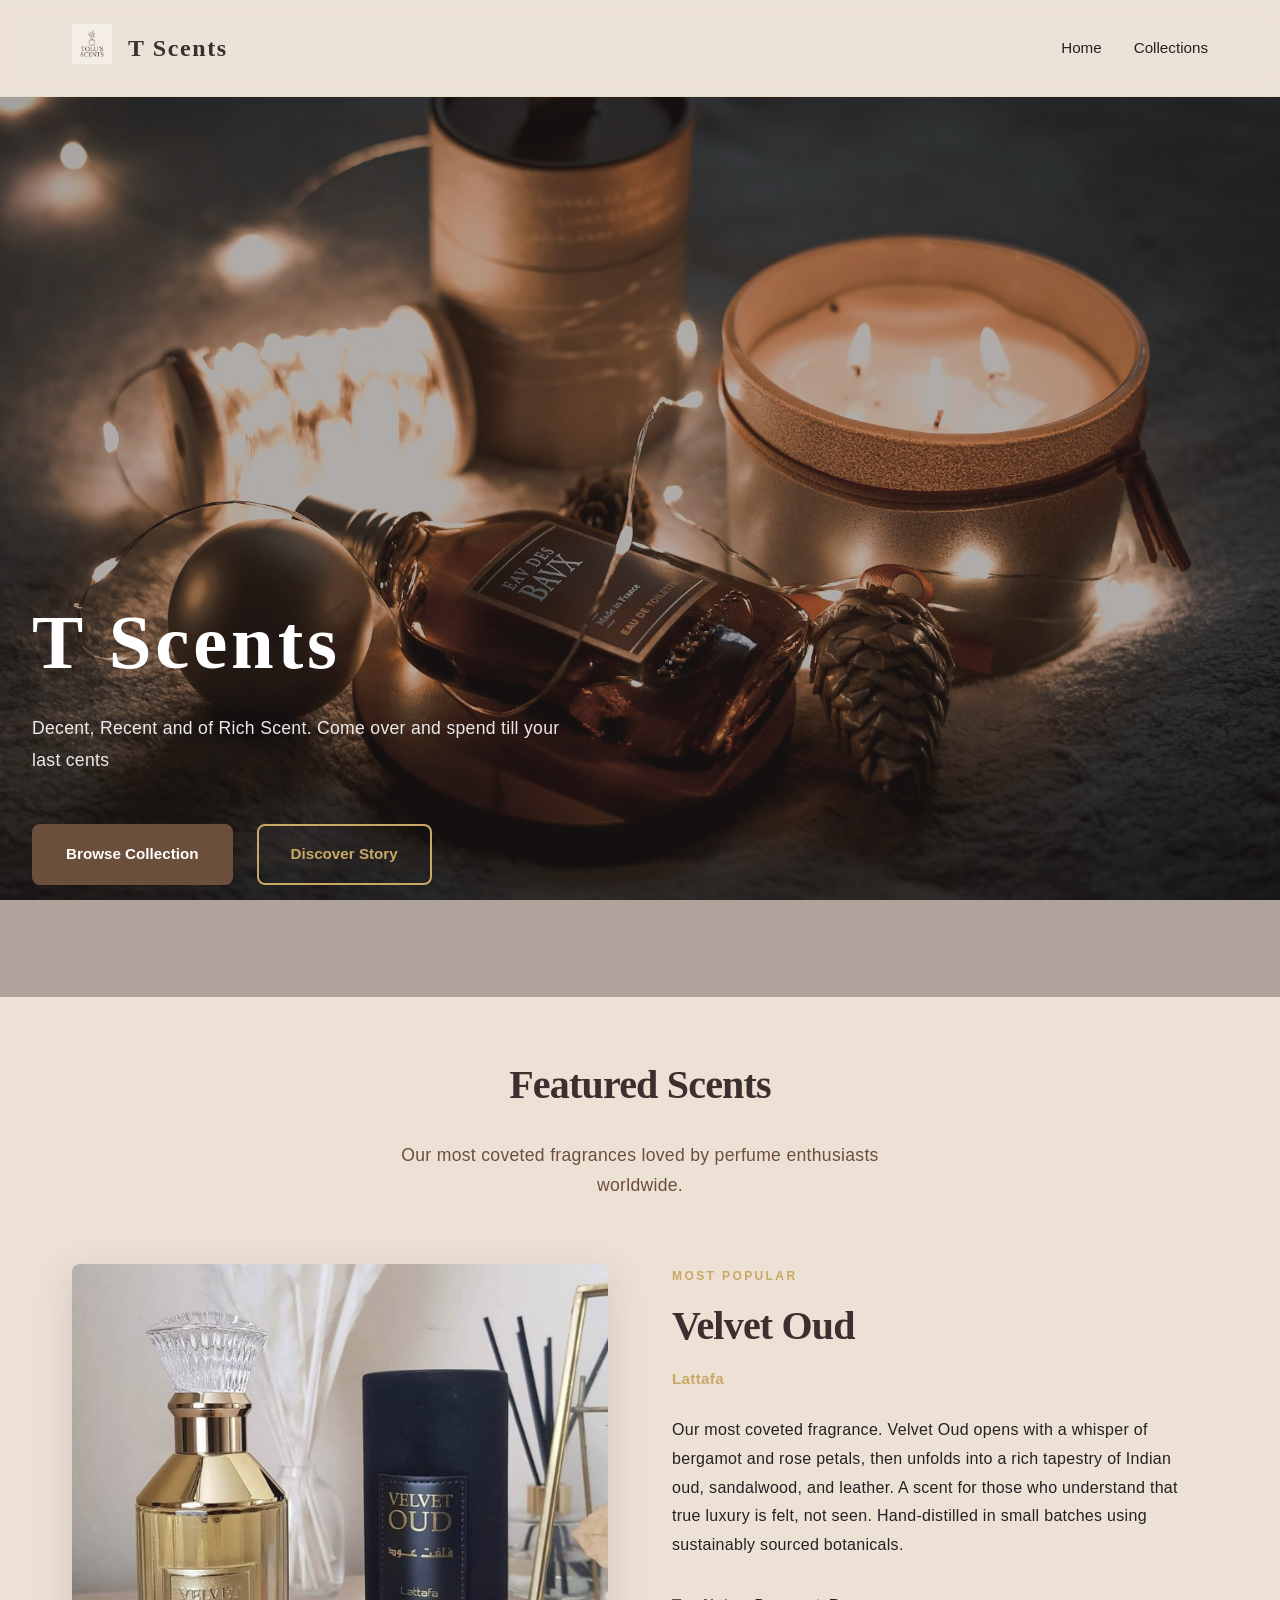
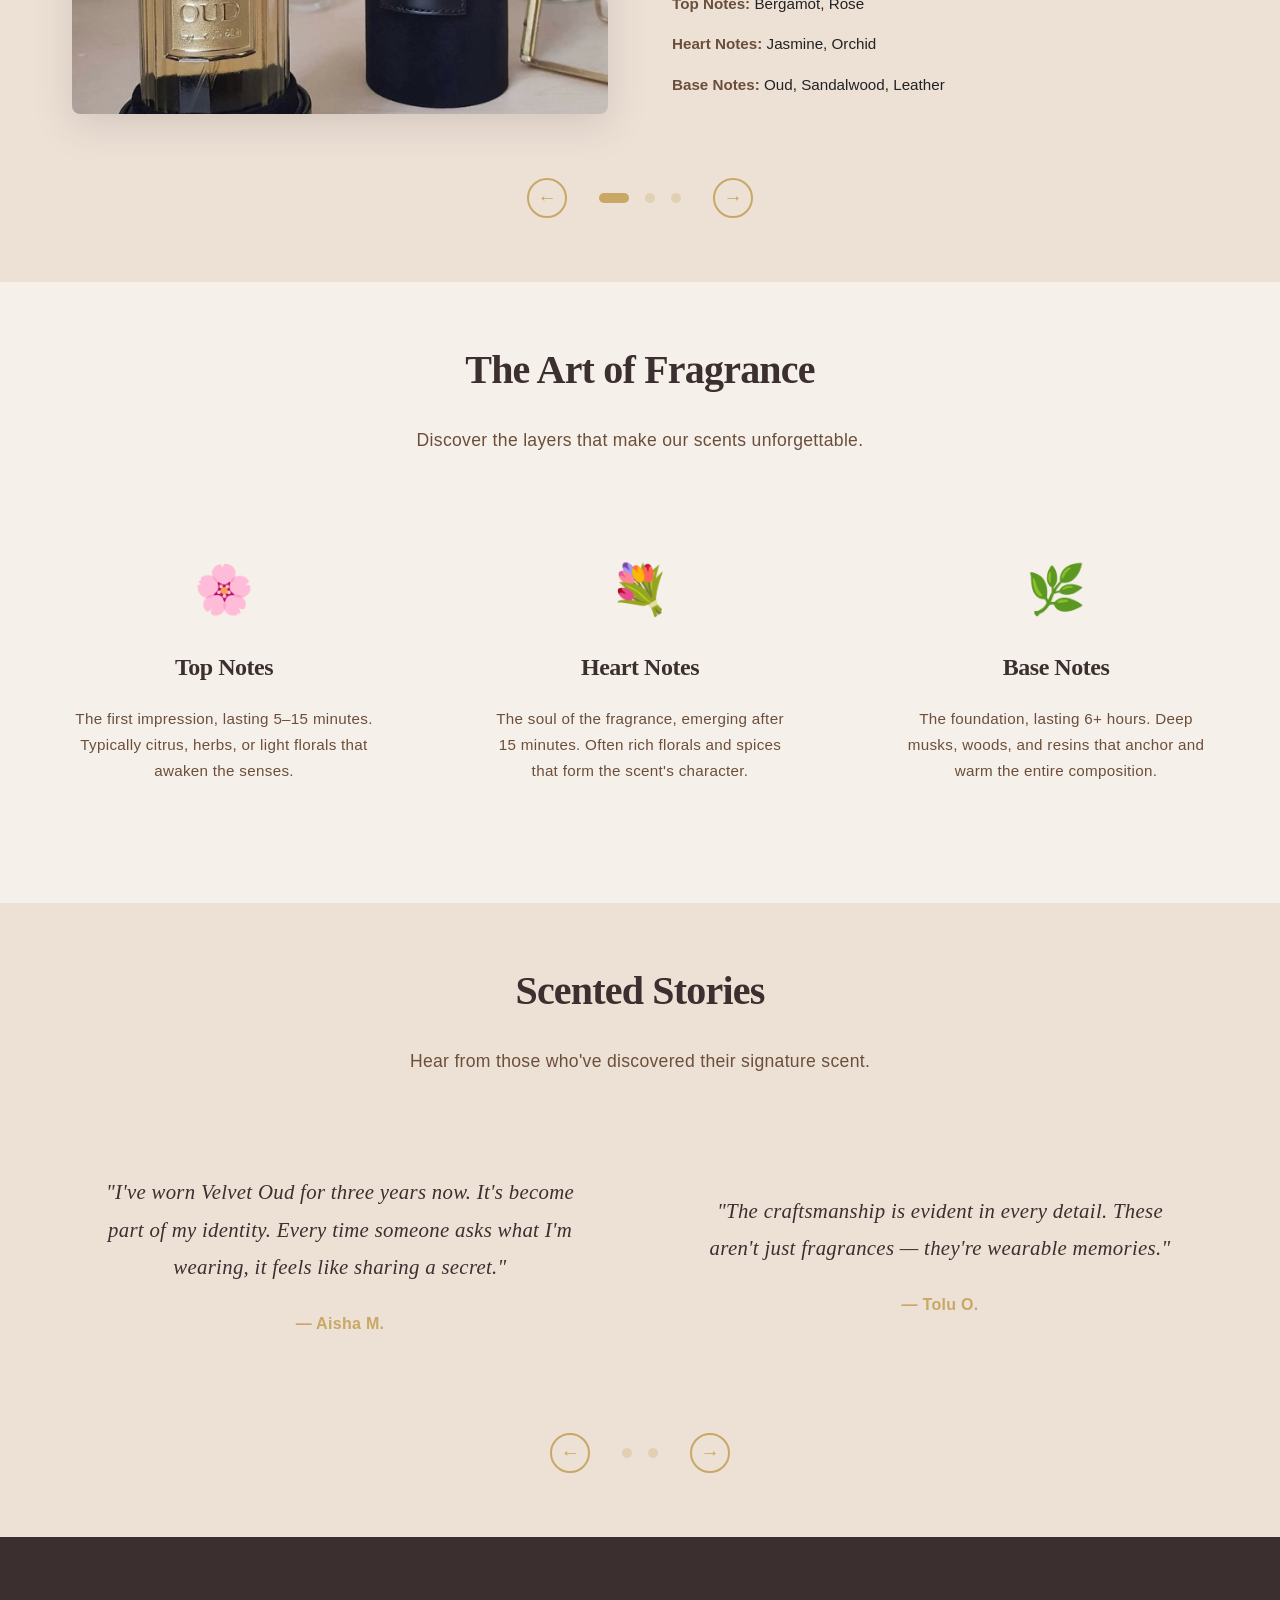
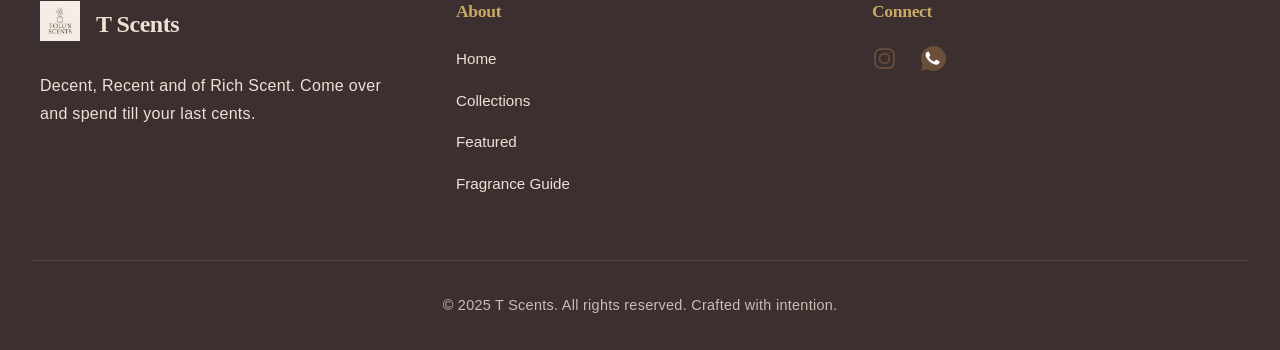
==== index.html @ 31511c71 "finished the perfume website prototype" ====
<!DOCTYPE html>
<html lang="en">

<head>
    <meta charset="UTF-8">
    <meta name="viewport" content="width=device-width, initial-scale=1.0">
    <link rel="icon" type="image/svg+xml" href="/images/Tolu's Scents.png" />
    <title>T Scents — Artisanal Fine Perfumes</title>
    <link rel="stylesheet" href="/css/styles.css">
</head>

<body>
    <!-- Navigation -->
    <nav class="navbar">
        <div class="nav-container">
            <div class="nav-logo">
                <a href="index.html"><img src="images/Tolu's Scents.png" class="logo" alt="Logo"></a>
                <span class="logo-text">T Scents</span>
            </div>
            <button class="mobile-menu-btn" id="mobileMenuBtn">
                <span></span>
                <span></span>
                <span></span>
            </button>
            <!-- Updated navbar to show only Home and Collections -->
            <ul class="nav-menu" id="navMenu">
                <li><a href="index.html">Home</a></li>
                <li><a href="collections.html">Collections</a></li>
            </ul>
        </div>
    </nav>

    <!-- Hero Section -->
    <header class="hero">
        <div class="hero-background" style="background-image: url('/images/hero.jpg')"></div>
        <div class="hero-overlay"></div>
        <div class="hero-content">
            <h1 class="hero-title">T Scents</h1>
            <p class="hero-description">Decent, Recent and of Rich Scent. Come over and spend till your last cents</p>
            <div class="hero-ctas">
                <a href="collections.html" class="btn btn-primary">Browse Collection</a>
                <a href="#about" class="btn btn-secondary">Discover Story</a>
            </div>
        </div>
    </header>

    <main>
        <!-- Featured Scent -->
        <section id="featured" class="featured-scent">
            <div class="section-header">
                <h2>Featured Scents</h2>
                <p>Our most coveted fragrances loved by perfume enthusiasts worldwide.</p>
            </div>
            <div class="featured-carousel">
                <div class="featured-item active">
                    <div class="featured-grid">
                        <div class="featured-image">
                            <img src="/images/velvet oud.jpeg" class="featured-img" alt="Lattafa Velvet Oud" loading="lazy">
                        </div>
                        <div class="featured-content">
                            <p class="section-label">Most Popular</p>
                            <h3>Velvet Oud</h3>
                            <p class="featured-brand">Lattafa</p>

                            <p class="featured-blurb">
                                Our most coveted fragrance. Velvet Oud opens with a whisper of bergamot and rose petals,
                                then unfolds into a rich tapestry of Indian oud, sandalwood, and leather. A scent for
                                those who understand that true luxury is felt, not seen. Hand-distilled in small batches
                                using sustainably sourced botanicals.
                            </p>

                            <ul class="scent-notes">
                                <li>
                                    <span class="note-type">Top Notes:</span>
                                    Bergamot, Rose
                                </li>
                                <li>
                                    <span class="note-type">Heart Notes:</span>
                                    Jasmine, Orchid
                                </li>
                                <li>
                                    <span class="note-type">Base Notes:</span>
                                    Oud, Sandalwood, Leather
                                </li>
                            </ul>
                        </div>
                    </div>
                </div>

                <div class="featured-item">
                    <div class="featured-grid">
                        <div class="featured-image">
                            <img src="/images/la vie est belle.webp" class="featured-img" alt="Lancôme La Vie Est Belle"
                                loading="lazy">
                        </div>
                        <div class="featured-content">
                            <p class="section-label">Luxury Choice</p>
                            <h3>La Vie Est Belle</h3>
                            <p class="featured-brand">Lancôme</p>
                            <p class="featured-blurb">
                                An iconic luxury fragrance that celebrates the beauty of life. This rich composition
                                opens with almond and caramel, transitioning into a floral heart with iris and
                                patchouli. A sophisticated choice for evening wear.
                            </p>
                            <ul class="scent-notes">
                                <li><span class="note-type">Top Notes:</span> Almond, Caramel</li>
                                <li><span class="note-type">Heart Notes:</span> Iris, Patchouli</li>
                                <li><span class="note-type">Base Notes:</span> Vetiver, Musk</li>
                            </ul>
                        </div>
                    </div>
                </div>

                <div class="featured-item">
                    <div class="featured-grid">
                        <div class="featured-image">
                            <img src="/images/dior sauvage.jpg" class="featured-img" alt="Christian Dior Sauvage"
                                loading="lazy">
                        </div>
                        <div class="featured-content">
                            <p class="section-label">Timeless Classic</p>
                            <h3>Sauvage</h3>
                            <p class="featured-brand">Christian Dior</p>
                            <p class="featured-blurb">
                                A fresh and elegant fragrance that embodies refined masculinity. Sauvage opens with
                                bright ambroxan and pepper, revealing a heart of ambrette and concluding with warm woody
                                notes. A versatile choice for any occasion.
                            </p>
                            <ul class="scent-notes">
                                <li><span class="note-type">Top Notes:</span> Ambroxan, Pepper</li>
                                <li><span class="note-type">Heart Notes:</span> Ambrette, Spices</li>
                                <li><span class="note-type">Base Notes:</span> Cedar, Vanilla</li>
                            </ul>
                        </div>
                    </div>
                </div>
            </div>

            <div class="featured-carousel-controls">
                <button class="featured-carousel-btn prev" id="prevFeatured">←</button>
                <div class="carousel-indicators">
                    <button class="indicator active" data-slide="0"></button>
                    <button class="indicator" data-slide="1"></button>
                    <button class="indicator" data-slide="2"></button>
                </div>
                <button class="featured-carousel-btn next" id="nextFeatured">→</button>
            </div>
        </section>

        <!-- Notes & Ingredients -->
        <section id="notes" class="notes-section">
            <div class="section-header">
                <h2>The Art of Fragrance</h2>
                <p>Discover the layers that make our scents unforgettable.</p>
            </div>
            <div class="notes-grid">
                <div class="note-card">
                    <div class="note-icon">🌸</div>
                    <h3>Top Notes</h3>
                    <p>The first impression, lasting 5–15 minutes. Typically citrus, herbs, or light florals that awaken
                        the senses.</p>
                </div>
                <div class="note-card">
                    <div class="note-icon">💐</div>
                    <h3>Heart Notes</h3>
                    <p>The soul of the fragrance, emerging after 15 minutes. Often rich florals and spices that form the
                        scent's character.</p>
                </div>
                <div class="note-card">
                    <div class="note-icon">🌿</div>
                    <h3>Base Notes</h3>
                    <p>The foundation, lasting 6+ hours. Deep musks, woods, and resins that anchor and warm the entire
                        composition.</p>
                </div>
            </div>
        </section>

        <!-- Reviews / Testimonials -->
        <section id="reviews" class="testimonials">
            <div class="section-header">
                <h2>Scented Stories</h2>
                <p>Hear from those who've discovered their signature scent.</p>
            </div>
            <div class="testimonial-carousel">
                <div class="testimonial-item active">
                    <div class="testimonial-content">
                        <p class="testimonial-quote">"I've worn Velvet Oud for three years now. It's become part of my
                            identity. Every time someone asks what I'm wearing, it feels like sharing a secret."</p>
                        <p class="testimonial-author">— Aisha M.</p>
                    </div>
                </div>
                <div class="testimonial-item active">
                    <div class="testimonial-content">
                        <p class="testimonial-quote">"The craftsmanship is evident in every detail. These aren't just
                            fragrances — they're wearable memories."</p>
                        <p class="testimonial-author">— Tolu O.</p>
                    </div>
                </div>
                <div class="testimonial-item">
                    <div class="testimonial-content">
                        <p class="testimonial-quote">"Discovering T Scents was like finding an old letter written by my
                            younger self. Every scent speaks to something within."</p>
                        <p class="testimonial-author">— Nife A.</p>
                    </div>
                </div>
                <div class="testimonial-item">
                    <div class="testimonial-content">
                        <p class="testimonial-quote">"Discovering T Scents was like finding an old letter written by my
                            younger self. Every scent speaks to something within."</p>
                        <p class="testimonial-author">— Sekinat A.</p>
                    </div>
                </div>
            </div>

            <div class="featured-carousel-controls">
                <button class="featured-carousel-btn prev" id="prevTestimonial">←</button>
                <div class="carousel-indicators">
                    <button class="indicator active" data-slide="0"></button>
                    <button class="indicator" data-slide="1"></button>
                </div>
                <button class="featured-carousel-btn next" id="nextTestimonial">→</button>
            </div>
        </section>
    </main>

    <!-- Footer -->
    <footer class="footer">
        <div class="footer-content">
            <div class="footer-section">
                <div class="footer-logo">
                    <a href="index.html"><img src="images/Tolu's Scents.png" class="logo" alt="Logo"></a>
                    <h3 class="footer-brand">T Scents</h3>
                </div>
                
                <p>Decent, Recent and of Rich Scent. Come over and spend till your last cents.</p>
            </div>
            <div class="footer-section">
                <h4>About</h4>
                <ul class="footer-links">
                    <li><a href="index.html">Home</a></li>
                    <li><a href="collections.html">Collections</a></li>
                    <li><a href="index.html#featured">Featured</a></li>
                    <li><a href="index.html#notes">Fragrance Guide</a></li>
                </ul>
            </div>
            <div class="footer-section">
                <h4>Connect</h4>
                <ul class="footer-socials">
                    <li>
                        <a href="https://instagram.com/f0wobi" target="_blank" rel="noopener" aria-label="Instagram">
                            <svg class="icon icon-instagram" width="25" height="25" viewBox="0 0 24 24" aria-hidden="true" focusable="false" xmlns="http://www.w3.org/2000/svg">
                            <title>Instagram</title>
                            <rect x="3" y="3" width="18" height="18" rx="5" ry="5" fill="none" stroke="currentColor" stroke-width="1.6"/>
                            <path d="M12 7.25a4.75 4.75 0 1 0 0 9.5 4.75 4.75 0 0 0 0-9.5z" fill="none" stroke="currentColor" stroke-width="1.6" stroke-linecap="round" stroke-linejoin="round"/>
                            <circle cx="17.6" cy="6.4" r="0.6" fill="currentColor"/>
                            </svg>
                        </a>
                    </li>
                    <li>
                        <a href="https://wa.me/2348082879322" target="_blank" rel="noopener" aria-label="WhatsApp">
                            <svg class="icon icon-whatsapp" width="25" height="25" viewBox="0 0 24 24" aria-hidden="true" focusable="false" xmlns="http://www.w3.org/2000/svg">
                            <title>WhatsApp</title>
                            <!-- outer chat bubble / circle -->
                            <path fill="currentColor" d="M20.52 3.48A11.93 11.93 0 0 0 12 0C5.373 0 .001 5.373.001 12c0 2.115.57 4.085 1.56 5.83L0 24l6.39-1.62A11.93 11.93 0 0 0 12 24c6.627 0 12-5.373 12-12 0-1.64-.33-3.194-.98-4.48z"/>
                            <!-- phone handset -->
                            <path fill="#fff" d="M17.11 14.36c-.33-.17-1.95-.96-2.25-1.07-.3-.12-.52-.17-.74.17-.22.33-.85 1.07-1.04 1.29-.19.22-.38.24-.71.08-.33-.17-1.39-.51-2.65-1.62-.98-.87-1.64-1.94-1.83-2.27-.19-.33-.02-.51.14-.68.15-.15.33-.38.5-.57.17-.19.22-.33.33-.55.11-.22.06-.41-.03-.58-.09-.17-.74-1.79-1.02-2.45-.27-.64-.55-.55-.74-.56-.19-.01-.41-.01-.63-.01-.22 0-.58.08-.88.41-.3.33-1.15 1.12-1.15 2.73 0 1.61 1.18 3.17 1.34 3.39.17.22 2.33 3.56 5.65 4.98 3.32 1.42 3.32 0.95 3.92 0.89.6-.06 1.95-.79 2.23-1.55.28-.76.28-1.41.2-1.55-.08-.15-.3-.24-.63-.41z"/>
                            </svg>
                        </a>
                    </li>
                </ul>
            </div>
        </div>
        <div class="footer-bottom">
            <p>&copy; 2025 T Scents. All rights reserved. Crafted with intention.</p>
        </div>
    </footer>

    <script src="main.js"></script>
</body>

</html>
---- css/styles.css ----
/* ===== CSS Custom Properties (Theme Variables) ===== */
:root {
  --brown-900: #3b2f2f;
  --brown-700: #6b4f3b;
  --tan: #ede1d6;
  --sand: #d8c7b1;
  --gold: #c9a865;
  --muted-black: #222222;

  /* Typography */
  --font-serif: "Playfair Display", "Cormorant Garamond", serif;
  --font-sans: "Inter", "Montserrat", sans-serif;

  /* Spacing */
  --spacing-xs: 0.5rem;
  --spacing-sm: 1rem;
  --spacing-md: 1.5rem;
  --spacing-lg: 2rem;
  --spacing-xl: 3rem;
  --spacing-2xl: 4rem;

  /* Border Radius */
  --radius-sm: 2px;
  --radius-md: 4px;
  --radius-lg: 8px;

  /* Transitions */
  --transition-fast: 150ms ease-in-out;
  --transition-base: 300ms ease-in-out;
}

/* ===== Global Styles ===== */
* {
  margin: 0;
  padding: 0;
  box-sizing: border-box;
}

html {
  scroll-behavior: smooth;
}

body {
  font-family: var(--font-sans);
  color: var(--muted-black);
  background-color: var(--tan);
  line-height: 1.6;
}

/* Typography */
h1,
h2,
h3,
h4,
h5,
h6 {
  font-family: var(--font-serif);
  font-weight: 600;
  line-height: 1.2;
  letter-spacing: -0.02em;
}

h1 {
  font-size: 4rem;
  font-weight: 700;
}

h2 {
  font-size: 2.5rem;
  margin-bottom: var(--spacing-lg);
}

h3 {
  font-size: 1.5rem;
}

p {
  line-height: 1.7;
  letter-spacing: 0.3px;
  margin-bottom: var(--spacing-md);
}

/* Links */
a {
  color: var(--brown-700);
  text-decoration: none;
  transition: color var(--transition-base);
}

a:hover {
  color: var(--gold);
}

/* Buttons */
.btn {
  display: inline-block;
  padding: var(--spacing-sm) var(--spacing-lg);
  border: 2px solid var(--gold);
  border-radius: var(--radius-lg);
  font-family: var(--font-sans);
  font-size: 0.95rem;
  font-weight: 600;
  cursor: pointer;
  transition: all var(--transition-base);
  text-align: center;
  text-decoration: none;
}

.btn-primary {
  background-color: var(--brown-700);
  color: white;
  border-color: var(--brown-700);
}

.btn-primary:hover {
  background-color: var(--brown-900);
  border-color: var(--brown-900);
  box-shadow: 0 4px 12px rgba(59, 47, 47, 0.2);
  transform: translateY(-2px);
}

.btn-secondary {
  background-color: transparent;
  color: var(--gold);
  border-color: var(--gold);
}

.btn-secondary:hover {
  background-color: var(--gold);
  color: white;
  transform: translateY(-2px);
}

/* ===== Navigation ===== */
.navbar {
  position: sticky;
  top: 0;
  z-index: 999;
  background-color: rgba(237, 225, 214, 0.95);
  backdrop-filter: blur(10px);
  border-bottom: 1px solid rgba(201, 168, 101, 0.1);
}

.nav-container {
  max-width: 1200px;
  margin: 0 auto;
  padding: var(--spacing-md) var(--spacing-lg);
  display: flex;
  justify-content: space-between;
  align-items: center;
}

.nav-logo, .footer-logo {
  display: flex;
  align-items: center;
  gap: var(--spacing-sm);
  font-family: var(--font-serif);
  font-weight: 700;
  letter-spacing: 0.1em;
}

.logo {
  height: 40px;
  width: auto;
}

.logo-text {
  font-size: 1.5rem;
  color: var(--brown-900);
}

.nav-menu {
  display: flex;
  list-style: none;
  gap: var(--spacing-lg);
}

.nav-menu a {
  font-size: 0.95rem;
  font-weight: 500;
  color: var(--muted-black);
  position: relative;
}

.nav-menu a::after {
  content: "";
  position: absolute;
  bottom: -4px;
  left: 0;
  width: 0;
  height: 2px;
  background-color: var(--gold);
  transition: width var(--transition-base);
}

.nav-menu a:hover::after {
  width: 100%;
}

.mobile-menu-btn {
  display: none;
  flex-direction: column;
  background: none;
  border: none;
  cursor: pointer;
  gap: 4px;
}

.mobile-menu-btn span {
  width: 25px;
  height: 3px;
  background-color: var(--brown-900);
  border-radius: 2px;
  transition: all var(--transition-base);
}

.mobile-menu-btn.active span:nth-child(1) {
  transform: rotate(45deg) translate(8px, 8px);
}

.mobile-menu-btn.active span:nth-child(2) {
  opacity: 0;
}

.mobile-menu-btn.active span:nth-child(3) {
  transform: rotate(-45deg) translate(7px, -7px);
}

/* ===== Hero Section ===== */
.hero {
  position: relative;
  height: 100vh;
  display: flex;
  align-items: flex-end;
  justify-content: flex-start;
  overflow: hidden;
}

.hero-background {
  position: absolute;
  top: 0;
  left: 0;
  width: 100%;
  height: 100%;
  background-size: cover;
  background-position: center;
  background-attachment: fixed;
}

.hero-overlay {
  position: absolute;
  top: 0;
  left: 0;
  width: 100%;
  height: 100%;
  background: rgba(59, 47, 47, 0.35);
}

.hero-content {
  position: relative;
  z-index: 2;
  text-align: left;
  color: white;
  max-width: 600px;
  padding: var(--spacing-2xl) var(--spacing-lg) var(--spacing-2xl) var(--spacing-lg);
  animation: fadeInUp 0.8s ease-out;
  /* positioned at bottom-left instead of center */
}

.hero-title {
  color: white;
  font-size: clamp(2.5rem, 6vw, 5rem);
  margin-bottom: var(--spacing-md);
  font-weight: 700;
  letter-spacing: 0.05em;
}

.hero-description {
  font-size: 1.1rem;
  margin-bottom: var(--spacing-xl);
  opacity: 0.9;
  line-height: 1.8;
}

.hero-ctas {
  display: flex;
  flex-direction: row;
  gap: var(--spacing-md);
  margin-bottom: var(--spacing-xl);
  align-items: flex-start;
}

.hero-ctas .btn {
  min-width: auto;
}


.newsletter-input {
  flex: 1;
  padding: var(--spacing-sm) var(--spacing-md);
  border: none;
  border-radius: var(--radius-lg);
  background-color: rgba(255, 255, 255, 0.95);
  font-family: var(--font-sans);
  font-size: 0.95rem;
  color: var(--muted-black);
}

.newsletter-input::placeholder {
  color: rgba(34, 34, 34, 0.5);
}

.newsletter-btn {
  padding: var(--spacing-sm) var(--spacing-lg);
  background-color: var(--gold);
  color: white;
  border: none;
  border-radius: var(--radius-lg);
  font-weight: 600;
  cursor: pointer;
  transition: all var(--transition-base);
}

.newsletter-btn:hover {
  background-color: #b8985b;
  transform: translateY(-2px);
}

/* ===== Main Content ===== */
main {
  background-color: var(--tan);
}

.section-header {
  text-align: center;
  margin-bottom: var(--spacing-2xl);
}

.section-header h2 {
  color: var(--brown-900);
}

.section-header p {
  font-size: 1.1rem;
  color: var(--brown-700);
  max-width: 500px;
  margin: var(--spacing-lg) auto 0;
}

.section-label {
  text-transform: uppercase;
  font-size: 0.75rem;
  letter-spacing: 0.2em;
  color: var(--gold);
  font-weight: 700;
  margin-bottom: var(--spacing-sm);
}

/* ===== Featured Scent - Updated Carousel ===== */
.featured-scent {
  padding: var(--spacing-2xl) var(--spacing-lg);
  max-width: 1200px;
  margin: 0 auto;
}

.featured-carousel {
  position: relative;
  display: grid;
  grid-template-columns: 1fr;
  gap: var(--spacing-2xl);
}

.featured-item {
  opacity: 0;
  position: absolute;
  pointer-events: none;
  transition: opacity var(--transition-base);
  width: 100%;
}

.featured-item.active {
  opacity: 1;
  position: relative;
  pointer-events: auto;
}

.featured-grid {
  display: grid;
  grid-template-columns: 1fr 1fr;
  gap: var(--spacing-2xl);
  align-items: center;
}

.featured-image img {
  width: 100%;
  height: 450px;
  object-fit: cover;
  display: block;
  border-radius: var(--radius-lg);
  box-shadow: 0 10px 40px rgba(59, 47, 47, 0.15);
}

.featured-content h3 {
  color: var(--brown-900);
  font-size: 2.5rem;
  margin-bottom: var(--spacing-sm);
}

.featured-brand {
  color: var(--gold);
  font-weight: 600;
  font-size: 0.95rem;
  margin-bottom: var(--spacing-md);
}

.featured-blurb {
  font-size: 1rem;
  line-height: 1.8;
  color: var(--muted-black);
  margin-bottom: var(--spacing-lg);
}

.scent-notes {
  list-style: none;
}

.scent-notes li {
  margin-bottom: var(--spacing-sm);
  font-size: 0.95rem;
}

.note-type {
  font-weight: 700;
  color: var(--brown-700);
}

.featured-carousel-controls {
  display: flex;
  justify-content: center;
  align-items: center;
  gap: var(--spacing-lg);
  margin-top: var(--spacing-2xl);
}

.featured-carousel-btn {
  width: 40px;
  height: 40px;
  border: 2px solid var(--gold);
  background-color: transparent;
  color: var(--gold);
  border-radius: 50%;
  cursor: pointer;
  font-size: 1.2rem;
  transition: all var(--transition-base);
  display: flex;
  align-items: center;
  justify-content: center;
}

.featured-carousel-btn:hover {
  background-color: var(--gold);
  color: white;
  transform: scale(1.1);
}

.carousel-indicators {
  display: flex;
  gap: var(--spacing-sm);
}

.indicator {
  width: 10px;
  height: 10px;
  border-radius: 50%;
  background-color: rgba(201, 168, 101, 0.3);
  border: none;
  cursor: pointer;
  transition: all var(--transition-base);
}

.indicator.active {
  background-color: var(--gold);
  width: 30px;
  border-radius: 5px;
}

/* ===== Collections Page Hero ===== */
.collections-hero {
  background: url('../images/collections-bg.jpg') center/cover no-repeat;
  color: white;
  padding: 8rem var(--spacing-lg) 6rem;
  text-align: center;
  margin-bottom: var(--spacing-2xl);
}

.collections-hero-content h1 {
  font-size: clamp(2.5rem, 6vw, 4rem);
  color: white;
  margin-bottom: var(--spacing-md);
  font-weight: 700;
  letter-spacing: -1px;
}

.collections-hero-content p {
  font-size: 1.1rem;
  opacity: 0.95;
  max-width: 600px;
  margin: 0 auto;
  font-weight: 300;
  letter-spacing: 0.5px;
}

/* ===== Collections Main Layout - Changed to Carousel ===== */
.collections-main {
  display: flex;
  flex-direction: column;
  gap: var(--spacing-3xl);
  max-width: 1400px;
  margin: 0 auto;
  padding: var(--spacing-3xl) var(--spacing-lg);
}

.carousel-section {
  margin-bottom: var(--spacing-2xl);
}

.carousel-header {
  margin-bottom: var(--spacing-2xl);
  display: flex;
  flex-direction: column;
  align-items: center;
}

.carousel-header h2 {
  font-size: clamp(1.8rem, 4vw, 2.5rem);
  color: var(--brown-900);
  margin-bottom: var(--spacing-sm);
  font-weight: 600;
  letter-spacing: -0.5px;
}

.carousel-header p {
  font-size: 1rem;
  color: var(--brown-700);
  font-weight: 300;
  letter-spacing: 0.3px;
  margin: 0;
}

/* Carousel wrapper with navigation buttons */
.carousel-wrapper {
  position: relative;
  display: flex;
  align-items: center;
  gap: var(--spacing-lg);
}

.carousel-container {
  flex: 1;
  overflow-x: auto;
  scroll-behavior: smooth;
  -webkit-overflow-scrolling: touch;
  scrollbar-width: none;
}

.carousel-container::-webkit-scrollbar {
  display: none;
}

.carousel-track {
  display: flex;
  gap: var(--spacing-lg);
  padding: var(--spacing-md) 0;
  min-width: min-content;
}

/* Navigation buttons for carousel */
.carousel-nav-btn {
  flex-shrink: 0;
  width: 44px;
  height: 44px;
  border: 1px solid rgba(201, 168, 101, 0.3);
  background-color: white;
  color: var(--brown-700);
  border-radius: var(--radius-lg);
  cursor: pointer;
  display: flex;
  align-items: center;
  justify-content: center;
  transition: all var(--transition-base);
  padding: 0;
}

.carousel-nav-btn:hover {
  background-color: var(--gold);
  border-color: var(--gold);
  color: white;
  transform: scale(1.05);
}

.carousel-nav-btn svg {
  width: 20px;
  height: 20px;
  stroke-width: 2;
}

/* Carousel product card styling */
.carousel-product-card {
  flex-shrink: 0;
  width: 280px;
  background: white;
  border: 1px solid rgba(201, 168, 101, 0.1);
  border-radius: var(--radius-lg);
  overflow: hidden;
  transition: all 0.4s cubic-bezier(0.4, 0, 0.2, 1);
  display: flex;
  flex-direction: column;
  height: 100%;
  cursor: pointer;
}

/* Add background color variations for each card based on product ID */
.carousel-product-card:nth-child(1) .carousel-product-image {
  background: linear-gradient(135deg, #fff5e6 0%, #ffe4cc 100%);
}

.carousel-product-card:nth-child(2) .carousel-product-image {
  background: linear-gradient(135deg, #e8f4f8 0%, #d1e8f0 100%);
}

.carousel-product-card:nth-child(3) .carousel-product-image {
  background: linear-gradient(135deg, #f3e5f5 0%, #e1bee7 100%);
}

.carousel-product-card:nth-child(4) .carousel-product-image {
  background: linear-gradient(135deg, #fce4ec 0%, #f8bbd0 100%);
}

.carousel-product-card:nth-child(5) .carousel-product-image {
  background: linear-gradient(135deg, #e0f2f1 0%, #b2dfdb 100%);
}

.carousel-product-card:nth-child(6) .carousel-product-image {
  background: linear-gradient(135deg, #fff3e0 0%, #ffe0b2 100%);
}

.carousel-product-card:nth-child(7) .carousel-product-image {
  background: linear-gradient(135deg, #f1f8e9 0%, #dcedc8 100%);
}

.carousel-product-card:nth-child(8) .carousel-product-image {
  background: linear-gradient(135deg, #ece7f0 0%, #d8c9e0 100%);
}

.carousel-product-card:nth-child(9) .carousel-product-image {
  background: linear-gradient(135deg, #e3f2fd 0%, #bbdefb 100%);
}

.carousel-product-card:nth-child(10) .carousel-product-image {
  background: linear-gradient(135deg, #fbe9e7 0%, #ffccbc 100%);
}

.carousel-product-card:nth-child(11) .carousel-product-image {
  background: linear-gradient(135deg, #f0f4c3 0%, #e6f9af 100%);
}

.carousel-product-card:nth-child(12) .carousel-product-image {
  background: linear-gradient(135deg, #e1f5fe 0%, #b3e5fc 100%);
}

/* Repeat pattern for carousel items beyond 12 */
.carousel-product-card:nth-child(13n + 1) .carousel-product-image {
  background: linear-gradient(135deg, #fff5e6 0%, #ffe4cc 100%);
}

.carousel-product-card:nth-child(13n + 2) .carousel-product-image {
  background: linear-gradient(135deg, #e8f4f8 0%, #d1e8f0 100%);
}

.carousel-product-card:nth-child(13n + 3) .carousel-product-image {
  background: linear-gradient(135deg, #f3e5f5 0%, #f8bbd0 100%);
}

.carousel-product-card:hover {
  border-color: rgba(201, 168, 101, 0.3);
  box-shadow: 0 12px 40px rgba(59, 47, 47, 0.12);
  transform: translateY(-6px);
}

.carousel-product-image {
  position: relative;
  width: 100%;
  height: 320px;
  overflow: hidden;
  background: linear-gradient(135deg, #f5f1ed 0%, #ede1d6 100%);
  display: flex;
  align-items: center;
  justify-content: center;
}

.carousel-product-image img {
  width: 100%;
  height: 100%;
  object-fit: contain;
  padding: var(--spacing-lg);
  transition: transform 0.5s cubic-bezier(0.4, 0, 0.2, 1);
  object-position: center;
}

.carousel-product-card:hover .carousel-product-image img {
  transform: scale(1.08);
}

.carousel-product-badge {
  position: absolute;
  top: var(--spacing-md);
  right: var(--spacing-md);
  background-color: var(--gold);
  color: white;
  padding: 0.35rem 0.75rem;
  border-radius: var(--radius-sm);
  font-size: 0.65rem;
  font-weight: 700;
  text-transform: uppercase;
  letter-spacing: 0.1em;
  z-index: 10;
  box-shadow: 0 2px 8px rgba(201, 168, 101, 0.3);
}

.carousel-product-info {
  padding: var(--spacing-lg);
  flex: 1;
  display: flex;
  flex-direction: column;
  background: white;
}

.carousel-product-brand {
  color: var(--gold);
  font-size: 0.75rem;
  font-weight: 700;
  text-transform: uppercase;
  letter-spacing: 0.12em;
  margin-bottom: var(--spacing-sm);
  display: block;
}

.carousel-product-name {
  font-family: var(--font-serif);
  font-size: 1.25rem;
  color: var(--brown-900);
  margin-bottom: var(--spacing-md);
  font-weight: 500;
  line-height: 1.4;
  letter-spacing: -0.3px;
}

.carousel-product-price {
  font-family: var(--font-serif);
  font-size: 1.4rem;
  color: var(--gold);
  font-weight: 600;
  margin-top: auto;
}

.collections-container {
  flex: 1;
}

/* New modern masonry grid layout inspired by luxury brands */
.products-grid {
  display: grid;
  grid-template-columns: repeat(auto-fill, minmax(320px, 1fr));
  gap: var(--spacing-2xl);
  grid-auto-rows: auto;
}

/* Featured/larger product cards for visual hierarchy */
.product-card:nth-child(1),
.product-card:nth-child(4),
.product-card:nth-child(7) {
  grid-column: span 1;
}

/* ===== Product Card - Modern Design ===== */
.product-card {
  background: white;
  border-radius: 0;
  overflow: hidden;
  box-shadow: none;
  border: 1px solid rgba(201, 168, 101, 0.1);
  transition: all 0.4s cubic-bezier(0.4, 0, 0.2, 1);
  display: flex;
  flex-direction: column;
  height: 100%;
  position: relative;
}

.product-card:hover {
  box-shadow: 0 20px 60px rgba(59, 47, 47, 0.12);
  border-color: rgba(201, 168, 101, 0.3);
  transform: translateY(-8px);
}

/* Larger product images with elegant aspect ratios */
.product-image {
  position: relative;
  width: 100%;
  height: 420px;
  overflow: hidden;
  background: linear-gradient(135deg, #f5f1ed 0%, #ede1d6 100%);
  display: flex;
  align-items: center;
  justify-content: center;
}

.product-image img {
  width: 100%;
  height: 100%;
  object-fit: contain;
  padding: var(--spacing-xl);
  transition: transform 0.5s cubic-bezier(0.4, 0, 0.2, 1);
  object-position: center;
}

.product-card:hover .product-image img {
  transform: scale(1.05);
}

.product-badge {
  position: absolute;
  top: var(--spacing-lg);
  right: var(--spacing-lg);
  background-color: var(--gold);
  color: white;
  padding: 0.45rem 0.9rem;
  border-radius: 0;
  font-size: 0.7rem;
  font-weight: 600;
  text-transform: uppercase;
  letter-spacing: 0.15em;
  z-index: 10;
}

.product-info {
  padding: var(--spacing-xl);
  flex: 1;
  display: flex;
  flex-direction: column;
  background: white;
}

/* Refined typography hierarchy */
.product-brand {
  color: var(--gold);
  font-size: 0.8rem;
  font-weight: 600;
  text-transform: uppercase;
  letter-spacing: 0.15em;
  margin-bottom: var(--spacing-sm);
  display: block;
}

.product-name {
  font-family: var(--font-serif);
  font-size: 1.4rem;
  color: var(--brown-900);
  margin-bottom: var(--spacing-md);
  font-weight: 500;
  line-height: 1.3;
  letter-spacing: -0.5px;
}

.product-description {
  font-size: 0.95rem;
  color: var(--brown-700);
  margin-bottom: var(--spacing-md);
  line-height: 1.7;
  flex: 1;
  font-weight: 300;
}

.product-notes {
  font-size: 0.85rem;
  color: var(--muted-black);
  margin-bottom: var(--spacing-lg);
  padding: var(--spacing-md) var(--spacing-lg);
  background-color: #f5f1ed;
  border-left: 3px solid var(--gold);
  border-radius: 0;
  font-weight: 400;
  line-height: 1.6;
}

.product-price-section {
  display: flex;
  justify-content: space-between;
  align-items: center;
  margin-top: auto;
  padding-top: var(--spacing-lg);
  border-top: 1px solid rgba(201, 168, 101, 0.15);
  gap: var(--spacing-md);
}

.product-price {
  font-family: var(--font-serif);
  font-size: 1.6rem;
  color: var(--brown-900);
  font-weight: 600;
}

.product-btn {
  padding: 0.7rem var(--spacing-lg);
  background-color: var(--brown-700);
  color: white;
  border: none;
  border-radius: 0;
  cursor: pointer;
  font-weight: 600;
  font-size: 0.85rem;
  transition: all 0.3s cubic-bezier(0.4, 0, 0.2, 1);
  text-decoration: none;
  display: inline-flex;
  text-align: center;
  justify-content: center;
  align-items: center;
  letter-spacing: 0.05em;
  text-transform: uppercase;
  flex: 1;
}

.product-btn:hover {
  background-color: var(--gold);
  color: var(--brown-900);
  transform: translateY(-2px);
}

/* ===== Sidebar Filter - Minimalist Style ===== */
.collections-sidebar {
  position: sticky;
  top: 120px;
  height: fit-content;
}

.filter-section {
  background: white;
  padding: var(--spacing-xl);
  border-radius: 0;
  border: 1px solid rgba(201, 168, 101, 0.1);
  box-shadow: none;
}

.filter-section h3 {
  color: var(--brown-900);
  margin-bottom: var(--spacing-lg);
  font-size: 1rem;
  font-weight: 600;
  text-transform: uppercase;
  letter-spacing: 0.1em;
}

.filter-options {
  display: flex;
  flex-direction: column;
  gap: var(--spacing-md);
}

.filter-btn {
  padding: 0.8rem var(--spacing-lg);
  background-color: transparent;
  color: var(--brown-700);
  border: 1px solid rgba(201, 168, 101, 0.2);
  border-radius: 0;
  cursor: pointer;
  font-weight: 500;
  font-size: 0.9rem;
  transition: all 0.3s cubic-bezier(0.4, 0, 0.2, 1);
  text-align: left;
  letter-spacing: 0.05em;
}

.filter-btn:hover {
  border-color: var(--gold);
  color: var(--gold);
  background-color: rgba(201, 168, 101, 0.05);
}

.filter-btn.active {
  background-color: var(--brown-700);
  color: white;
  border-color: var(--brown-700);
}

/* ===== Responsive Collections ===== */
@media (max-width: 1200px) {
  .products-grid {
    grid-template-columns: repeat(auto-fill, minmax(280px, 1fr));
    gap: var(--spacing-xl);
  }

  .product-image {
    height: 380px;
  }

  .carousel-product-card {
    width: 260px;
  }

  .carousel-product-image {
    height: 300px;
  }

  .carousel-product-name {
    font-size: 1.15rem;
  }
}

/* ===== Notes Section ===== */
.notes-section {
  padding: var(--spacing-2xl) var(--spacing-lg);
  background-color: rgba(255, 255, 255, 0.5);
}

.notes-grid {
  display: grid;
  grid-template-columns: repeat(auto-fit, minmax(300px, 1fr));
  gap: var(--spacing-xl);
  max-width: 1200px;
  margin: 0 auto;
}

.note-card {
  text-align: center;
  padding: var(--spacing-lg);
}

.note-icon {
  font-size: 3rem;
  margin-bottom: var(--spacing-md);
  display: block;
}

.note-card h3 {
  color: var(--brown-900);
  margin-bottom: var(--spacing-md);
}

.note-card p {
  color: var(--brown-700);
  font-size: 0.95rem;
}

/* ===== Testimonials ===== */
.testimonials {
  padding: var(--spacing-2xl) var(--spacing-lg);
  max-width: 1200px;
  margin: 0 auto;
}

.testimonial-carousel {
  position: relative;
  display: grid;
  grid-template-columns: 1fr 1fr;
  gap: var(--spacing-2xl);
  align-items: center;
  margin-bottom: var(--spacing-xl);
}

.testimonial-item {
  opacity: 0;
  position: absolute;
  pointer-events: none;
  transition: opacity var(--transition-base);
}

.testimonial-item.active {
  opacity: 1;
  position: relative;
  pointer-events: auto;
}

.testimonial-content {
  padding: var(--spacing-lg);
  display: flex;
  flex-direction: column;
  align-items: center;
}

.testimonial-quote {
  font-family: var(--font-serif);
  font-size: 1.3rem;
  color: var(--brown-900);
  margin-bottom: var(--spacing-md);
  line-height: 1.8;
  font-style: italic;
  text-align: center;
}

.testimonial-author {
  color: var(--gold);
  font-weight: 700;
  margin: 0;
}

.testimonial-image img {
  width: 100%;
  height: auto;
  border-radius: var(--radius-lg);
  box-shadow: 0 10px 40px rgba(59, 47, 47, 0.15);
}

.carousel-controls {
  display: flex;
  justify-content: center;
  gap: var(--spacing-md);
}

.carousel-btn {
  width: 40px;
  height: 40px;
  border: 2px solid var(--gold);
  background-color: transparent;
  color: var(--gold);
  border-radius: 50%;
  cursor: pointer;
  font-size: 1.2rem;
  transition: all var(--transition-base);
  display: flex;
  align-items: center;
  justify-content: center;
}

.carousel-btn:hover {
  background-color: var(--gold);
  color: white;
  transform: scale(1.1);
}

/* ===== Footer ===== */
.footer {
  background-color: var(--brown-900);
  color: var(--tan);
  padding-top: var(--spacing-2xl);
  padding-bottom: var(--spacing-lg);
  padding-inline: var(--spacing-lg);
}

.footer-logo {
  margin-bottom: var(--spacing-md);
}

.footer-brand {
  margin-bottom: 0;
}

.footer-content {
  max-width: 1200px;
  margin: 0 auto;
  display: grid;
  grid-template-columns: repeat(auto-fit, minmax(250px, 1fr));
  gap: var(--spacing-xl);
  margin-bottom: var(--spacing-xl);
}

.footer-section h4 {
  color: var(--gold);
  margin-bottom: var(--spacing-md);
  font-size: 1.1rem;
}

.footer-section ul {
  list-style: none;
}

.footer-section .footer-links li {
  margin-bottom: var(--spacing-sm);
}

.footer-socials {
  display: flex;
  gap: var(--spacing-md);
}

.footer-socials a {
  color: var(--brown-700);
}

.footer-links a {
  color: var(--tan);
  font-size: 0.95rem;
  transition: color var(--transition-base);
}

.footer-section a:hover {
  color: var(--gold);
}

.footer-bottom {
  text-align: center;
  padding-top: var(--spacing-lg);
  border-top: 1px solid rgba(201, 168, 101, 0.2);
  color: rgba(237, 225, 214, 0.8);
  font-size: 0.9rem;
}

.footer-bottom p {
  margin-bottom: 0;
}

/* ===== Animations ===== */
@keyframes fadeInUp {
  from {
    opacity: 0;
    transform: translateY(30px);
  }
  to {
    opacity: 1;
    transform: translateY(0);
  }
}

/* ===== Responsive Design ===== */
@media (max-width: 1200px) {
  .products-grid {
    grid-template-columns: repeat(auto-fill, minmax(280px, 1fr));
    gap: var(--spacing-xl);
  }

  .product-image {
    height: 380px;
  }

  .carousel-product-card {
    width: 260px;
  }

  .carousel-product-image {
    height: 300px;
  }

  .carousel-product-name {
    font-size: 1.15rem;
  }
}

@media (max-width: 1024px) {
  .collections-main {
    grid-template-columns: 1fr;
    gap: var(--spacing-2xl);
    padding: var(--spacing-2xl) var(--spacing-lg);
  }

  .collections-sidebar {
    position: static;
    top: auto;
  }

  .filter-section {
    display: flex;
    gap: var(--spacing-lg);
    align-items: center;
    flex-wrap: wrap;
  }

  .filter-section h3 {
    margin-bottom: 0;
  }

  .filter-options {
    flex-direction: row;
    flex-wrap: wrap;
    gap: var(--spacing-md);
  }

  .filter-btn {
    flex: 1;
    min-width: 140px;
  }

  .collections-main {
    padding: var(--spacing-2xl) var(--spacing-lg);
    gap: var(--spacing-2xl);
  }

  .carousel-wrapper {
    gap: var(--spacing-md);
  }

  .carousel-product-card {
    width: 240px;
  }

  .carousel-product-image {
    height: 280px;
  }

  .carousel-header h2 {
    font-size: 1.75rem;
  }
}

@media (max-width: 768px) {
  :root {
    --spacing-xl: 2rem;
    --spacing-2xl: 2.5rem;
  }

  h1 {
    font-size: 2.5rem;
  }

  h2 {
    font-size: 1.75rem;
  }

  .nav-menu {
    display: none;
    position: fixed;
    top: 96px;
    right: 0;
    width: 100%;
    height: calc(100vh - 70px);
    background-color: rgba(237, 225, 214, 0.98);
    flex-direction: column;
    padding: var(--spacing-xl) var(--spacing-lg);
    gap: var(--spacing-lg);
    z-index: 998;
  }

  .nav-menu.active {
    display: flex;
    align-items: center;
  }

  .mobile-menu-btn {
    display: flex;
  }

  .hero {
    height: auto;
    min-height: 600px;
    padding: var(--spacing-2xl) var(--spacing-lg);
  }

  .hero-title {
    font-size: clamp(2rem, 5vw, 3rem);
  }

  .hero-tagline {
    font-size: 1.2rem;
  }

  .hero-ctas {
    flex-direction: column;
  }

  .hero-ctas .btn {
    width: 100%;
  }

  .hero-newsletter {
    flex-direction: column;
  }

  .featured-grid {
    grid-template-columns: 1fr;
  }

  .featured-image {
    display: flex;
    justify-content: center;
  }

  .featured-image img {
    height: 350px;
    width: 350px;
  }

  .featured-content h3 {
    font-size: 1.75rem;
  }

  .featured-carousel-controls {
    gap: var(--spacing-md);
  }

  .collections-hero {
    padding: 5rem var(--spacing-lg) 3.5rem;
    margin-bottom: var(--spacing-xl);
  }

  .collections-hero-content h1 {
    font-size: 2.2rem;
  }

  .collections-hero-content p {
    font-size: 1rem;
  }

  .products-grid {
    grid-template-columns: repeat(auto-fill, minmax(240px, 1fr));
    gap: var(--spacing-lg);
  }

  .product-image {
    height: 320px;
  }

  .product-name {
    font-size: 1.2rem;
  }

  .collections-main {
    padding: var(--spacing-xl) var(--spacing-md);
    gap: var(--spacing-lg);
  }

  .collections-main {
    padding: var(--spacing-xl) var(--spacing-md);
    gap: var(--spacing-xl);
  }

  .carousel-section {
    margin-bottom: var(--spacing-xl);
  }

  .carousel-header h2 {
    font-size: 1.5rem;
  }

  .carousel-header p {
    font-size: 0.95rem;
  }

  .carousel-wrapper {
    gap: var(--spacing-sm);
  }

  .carousel-nav-btn {
    display: none;
  }

  .carousel-product-card {
    width: 220px;
  }

  .carousel-product-image {
    height: 260px;
  }

  .carousel-product-info {
    padding: var(--spacing-md);
  }

  .carousel-product-name {
    font-size: 1.05rem;
    margin-bottom: var(--spacing-sm);
  }

  .carousel-product-price {
    font-size: 1.25rem;
  }
  .testimonial-carousel{
    display: flex;
    flex-direction: column;
  }
  .section-header h2 {
    font-size: 1.5rem;
  }
}

@media (max-width: 480px) {
  :root {
    --spacing-lg: 1.5rem;
    --spacing-xl: 1.5rem;
  }

  h1 {
    font-size: 2rem;
  }

  h2 {
    font-size: 1.5rem;
  }

  .nav-container {
    padding: var(--spacing-md);
  }

  .hero-title, .hero-description {
    text-align: center;
  }

  .featured-content h3 {
    font-size: 1.5rem;
  }

  .featured-image img {
    width: 100%;
  }

  .collections-hero-content h1 {
    font-size: 1.8rem;
  }

  .collections-hero-content p {
    font-size: 0.95rem;
  }

  .products-grid {
    grid-template-columns: 1fr;
    gap: var(--spacing-lg);
  }

  .product-image {
    height: 280px;
  }

  .filter-options {
    flex-direction: column;
  }

  .filter-btn {
    min-width: auto;
    width: 100%;
  }

  .filter-section {
    flex-direction: column;
  }

  .filter-section h3 {
    width: 100%;
  }

  .product-info {
    padding: var(--spacing-lg);
  }

  .collections-main {
    padding: var(--spacing-lg) var(--spacing-md);
    gap: var(--spacing-lg);
  }

  .carousel-header h2 {
    font-size: 1.35rem;
  }

  .carousel-header p {
    font-size: 0.9rem;
  }

  .carousel-nav-btn {
    width: 36px;
    height: 36px;
  }

  .carousel-nav-btn svg {
    width: 18px;
    height: 18px;
  }

  .carousel-product-card {
    width: 200px;
  }

  .carousel-product-image {
    height: 240px;
  }

  .carousel-product-brand {
    font-size: 0.7rem;
  }

  .carousel-product-name {
    font-size: 0.95rem;
  }

  .carousel-product-price {
    font-size: 1.15rem;
  }

  .notes-grid {
    grid-template-columns: 1fr;
  }

}
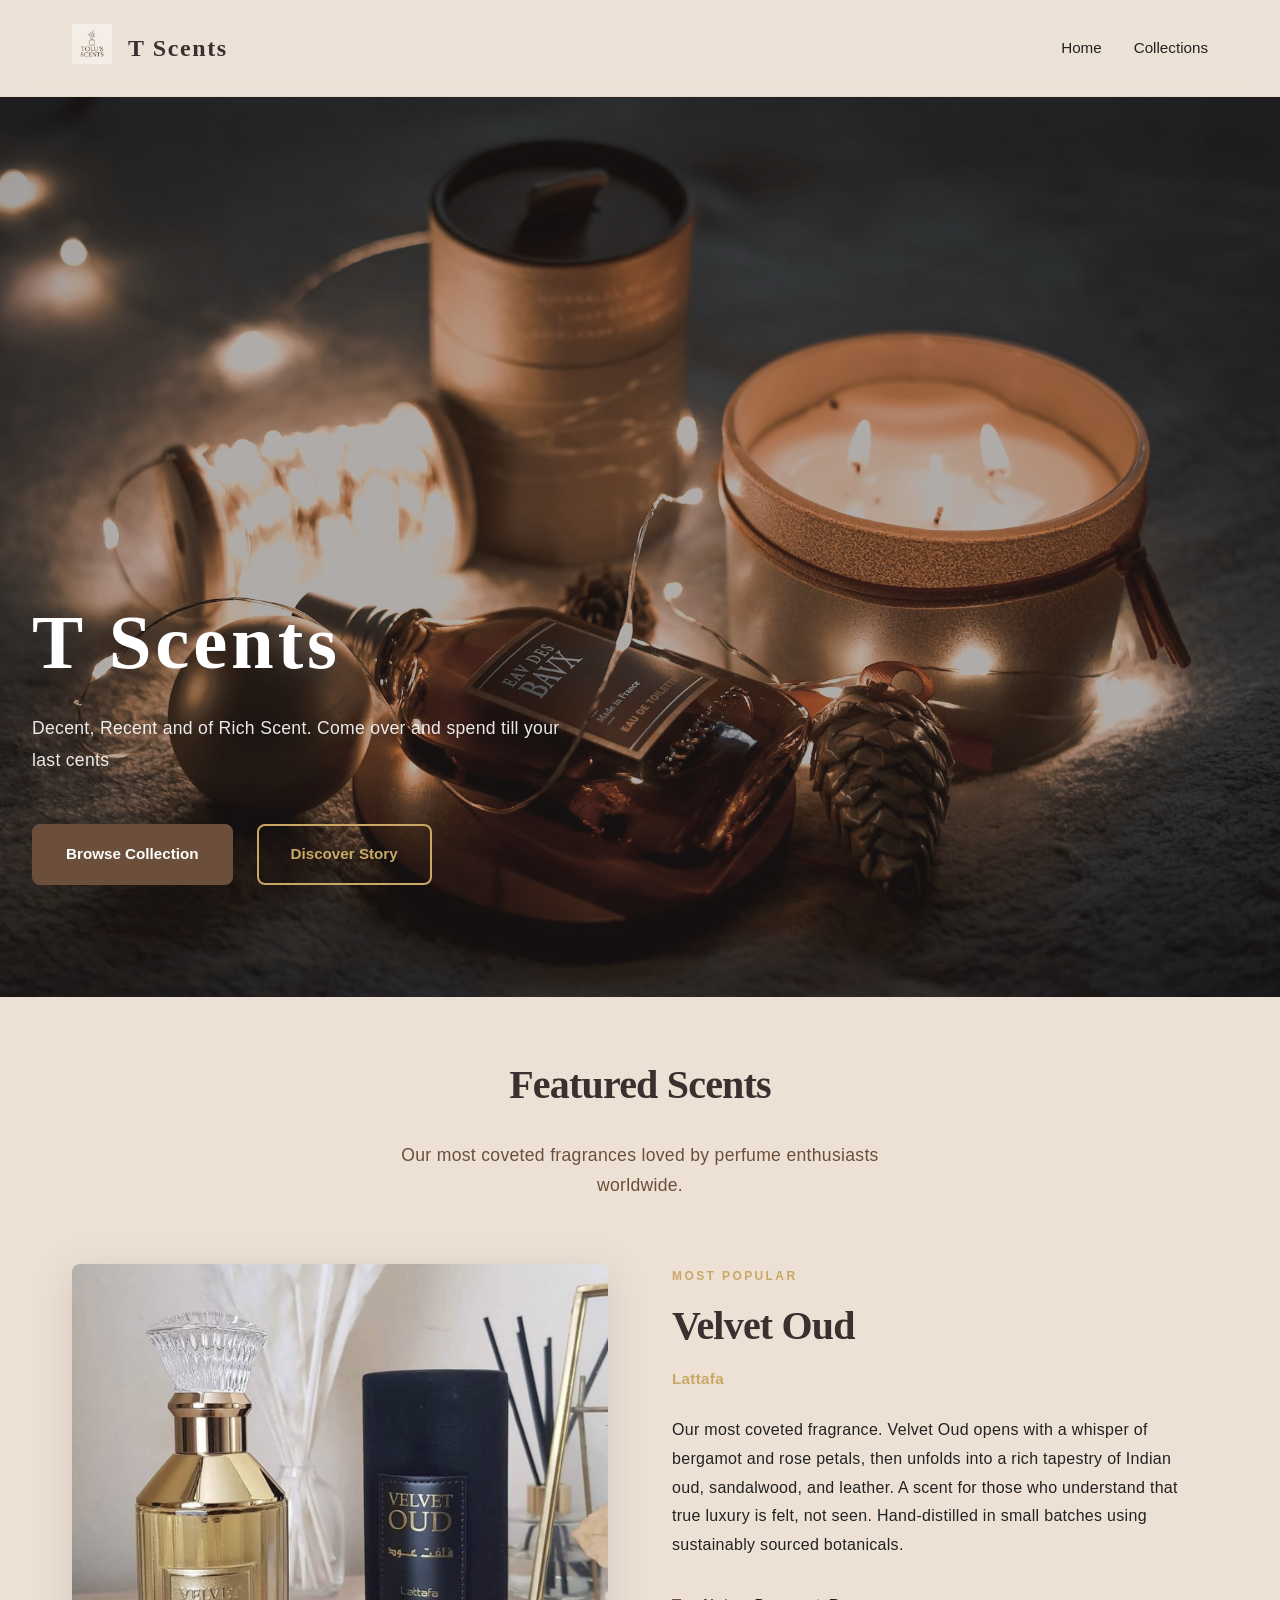
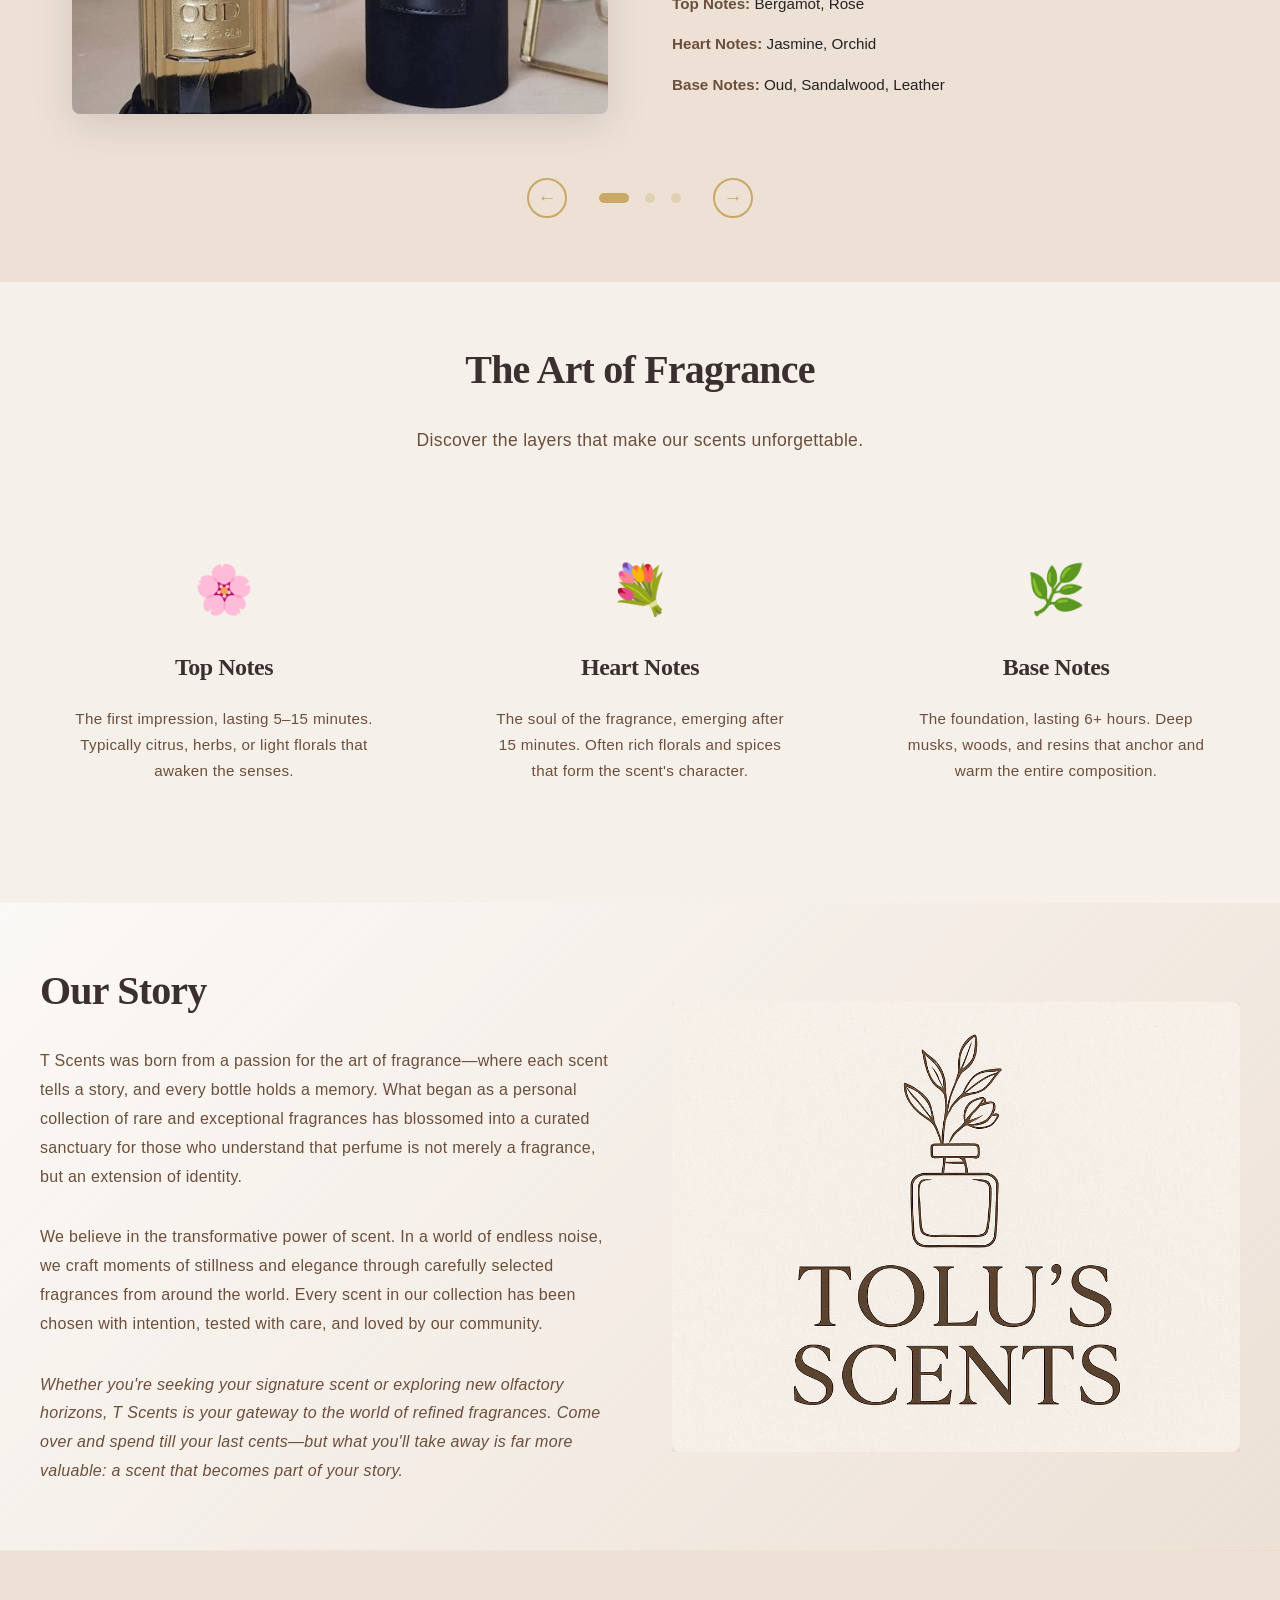
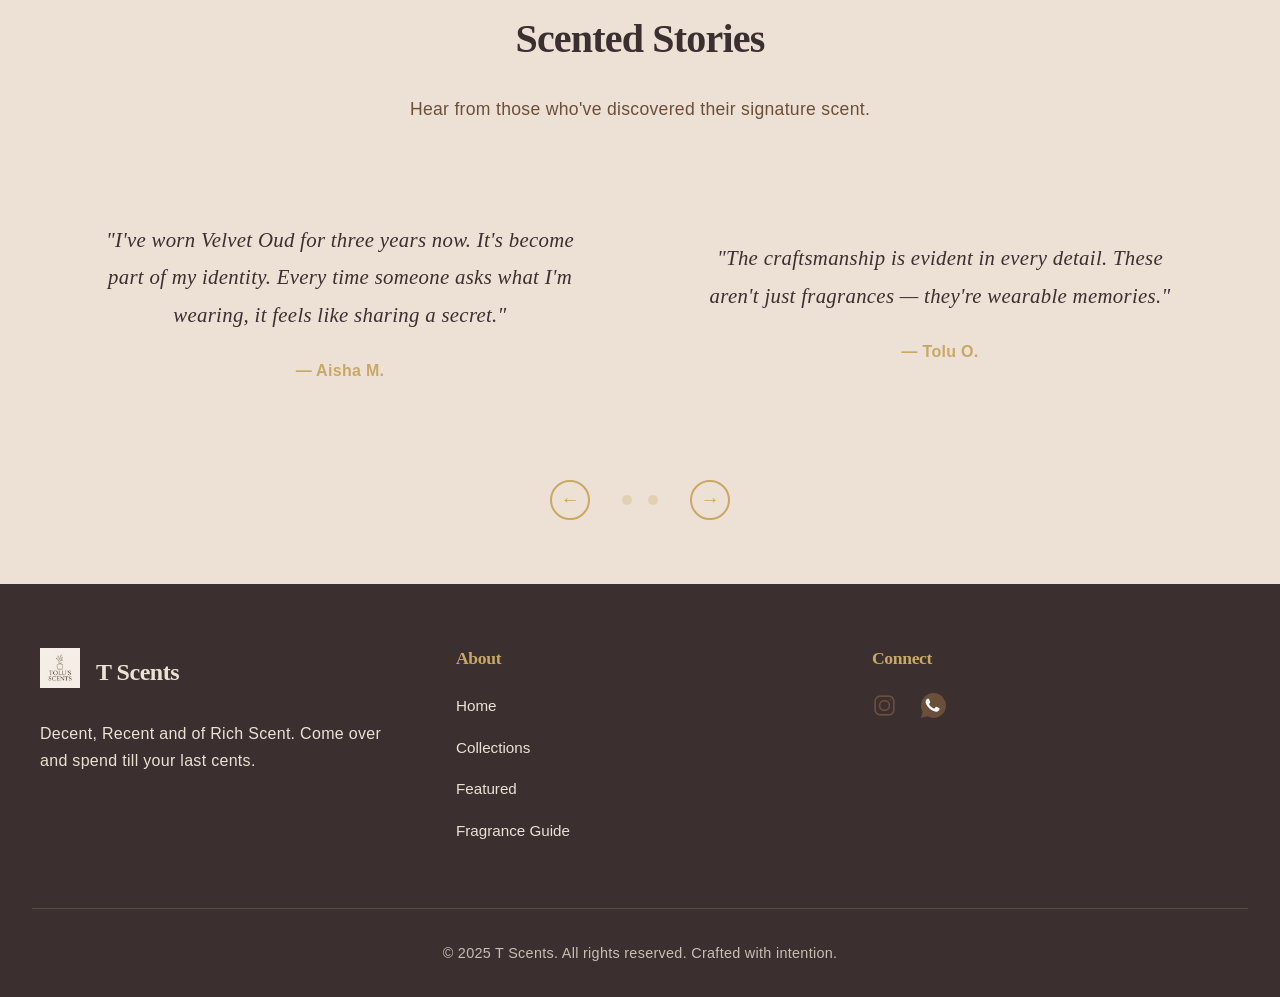
==== commit 72c5c86b: "added an about section" ====
--- a/index.html
+++ b/index.html
@@ -32,7 +32,7 @@
 
     <!-- Hero Section -->
     <header class="hero">
-        <div class="hero-background" style="background-image: url('/images/hero.jpg')"></div>
+        <div class="hero-background"></div>
         <div class="hero-overlay"></div>
         <div class="hero-content">
             <h1 class="hero-title">T Scents</h1>
@@ -171,6 +171,22 @@
                     <h3>Base Notes</h3>
                     <p>The foundation, lasting 6+ hours. Deep musks, woods, and resins that anchor and warm the entire
                         composition.</p>
+                </div>
+            </div>
+        </section>
+
+        <!-- About Section -->
+        <section id="about" class="about-section">
+            <div class="about-container">
+                <div class="about-content">
+                    <h2>Our Story</h2>
+                    <p>T Scents was born from a passion for the art of fragrance—where each scent tells a story, and every bottle holds a memory. What began as a personal collection of rare and exceptional fragrances has blossomed into a curated sanctuary for those who understand that perfume is not merely a fragrance, but an extension of identity.</p>
+                    <p>We believe in the transformative power of scent. In a world of endless noise, we craft moments of stillness and elegance through carefully selected fragrances from around the world. Every scent in our collection has been chosen with intention, tested with care, and loved by our community.</p>
+                    
+                    <p class="about-closing">Whether you're seeking your signature scent or exploring new olfactory horizons, T Scents is your gateway to the world of refined fragrances. Come over and spend till your last cents—but what you'll take away is far more valuable: a scent that becomes part of your story.</p>
+                </div>
+                <div class="about-image">
+                    <img src="/images/Tolu's Scents.png" alt="T Scents Fragrance Collection" loading="lazy">
                 </div>
             </div>
         </section>
--- a/css/styles.css
+++ b/css/styles.css
@@ -237,6 +237,7 @@
 }
 
 .hero-background {
+  background-image: url('/images/hero.jpg');
   position: absolute;
   top: 0;
   left: 0;
@@ -244,7 +245,6 @@
   height: 100%;
   background-size: cover;
   background-position: center;
-  background-attachment: fixed;
 }
 
 .hero-overlay {
@@ -354,6 +354,65 @@
   color: var(--gold);
   font-weight: 700;
   margin-bottom: var(--spacing-sm);
+}
+
+/* ===== About Section ===== */
+.about-section {
+  padding: var(--spacing-2xl) var(--spacing-lg);
+  background: linear-gradient(135deg, rgba(255, 255, 255, 0.8) 0%, rgba(237, 225, 214, 0.4) 100%);
+  border-bottom: 1px solid rgba(201, 168, 101, 0.2);
+}
+
+.about-container {
+  max-width: 1200px;
+  margin: 0 auto;
+  display: grid;
+  grid-template-columns: 1fr 1fr;
+  gap: var(--spacing-2xl);
+  align-items: center;
+}
+
+.about-content {
+  display: flex;
+  flex-direction: column;
+  gap: var(--spacing-lg);
+}
+
+.about-content h2 {
+  color: var(--brown-900);
+  font-size: clamp(2rem, 4vw, 2.5rem);
+  margin-bottom: 0;
+}
+
+.about-content > p {
+  color: var(--brown-700);
+  font-size: 1rem;
+  line-height: 1.8;
+  letter-spacing: 0.3px;
+  margin-bottom: 0;
+}
+
+.about-closing {
+  font-style: italic;
+  color: var(--brown-900);
+  font-size: 1.05rem;
+  margin-bottom: 0 !important;
+}
+
+.about-image {
+  display: flex;
+  justify-content: center;
+  align-items: center;
+  overflow: hidden;
+}
+
+.about-image img {
+  width: 100%;
+  height: auto;
+  max-height: 450px;
+  object-fit: cover;
+  border-radius: var(--radius-lg);
+  box-shadow: 0 10px 40px rgba(59, 47, 47, 0.15);
 }
 
 /* ===== Featured Scent - Updated Carousel ===== */
@@ -1244,6 +1303,19 @@
 }
 
 @media (max-width: 1024px) {
+  .about-container {
+    grid-template-columns: 1fr;
+    gap: var(--spacing-xl);
+  }
+
+  .about-content h2 {
+    text-align: center;
+  }
+
+  .about-image img {
+    width: 450px;
+  }
+
   .collections-main {
     grid-template-columns: 1fr;
     gap: var(--spacing-2xl);
@@ -1362,6 +1434,30 @@
     flex-direction: column;
   }
 
+  .about-section {
+    padding: var(--spacing-xl) var(--spacing-lg);
+  }
+
+  .about-container {
+    gap: var(--spacing-xl);
+  }
+
+  .about-content h2 {
+    font-size: 1.75rem;
+  }
+
+  .about-content > p {
+    font-size: 0.95rem;
+  }
+
+  .about-closing {
+    font-size: 1rem;
+  }
+
+  .about-image img {
+    max-height: 400px;
+  }
+
   .featured-grid {
     grid-template-columns: 1fr;
   }
@@ -1491,6 +1587,18 @@
     text-align: center;
   }
 
+  .about-section {
+    padding: var(--spacing-lg) var(--spacing-md);
+  }
+
+  .about-content h2 {
+    font-size: 1.5rem;
+  }
+
+  .about-image img {
+    width: 100%;
+  }
+
   .featured-content h3 {
     font-size: 1.5rem;
   }
